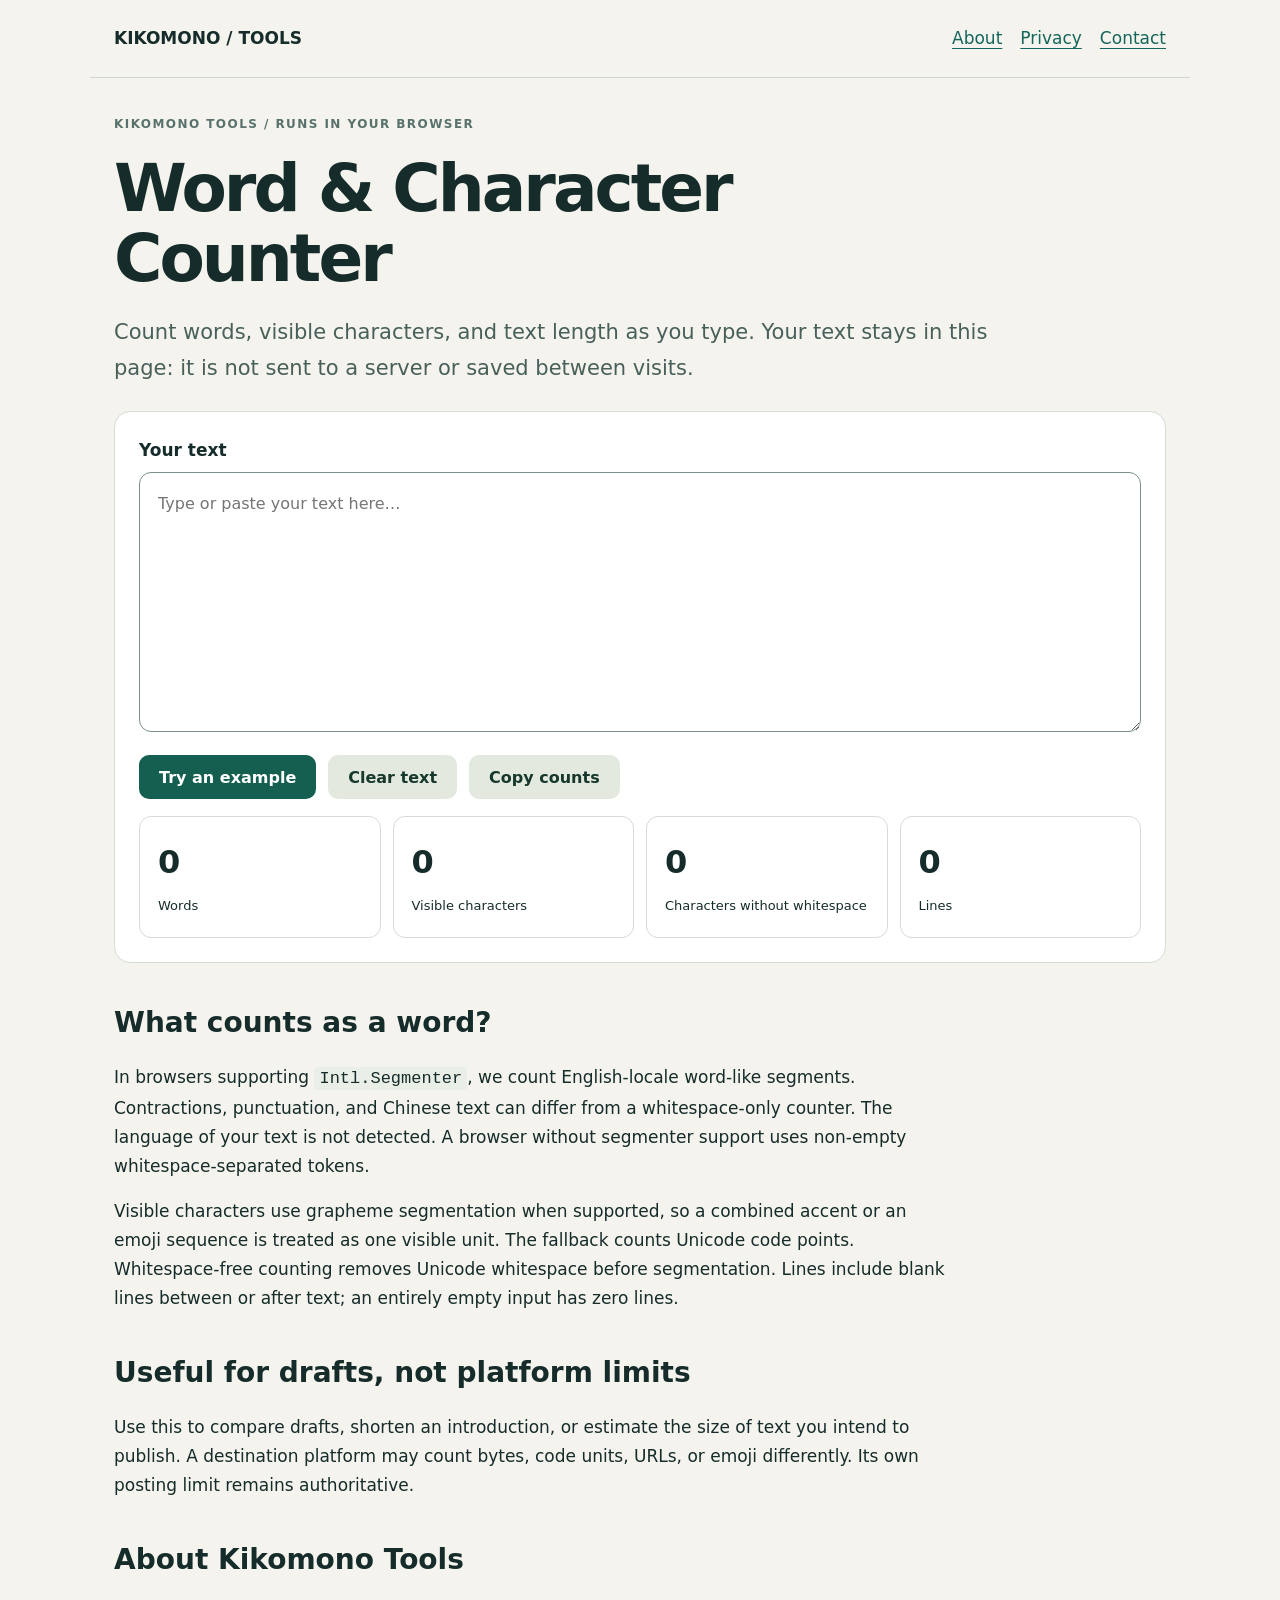
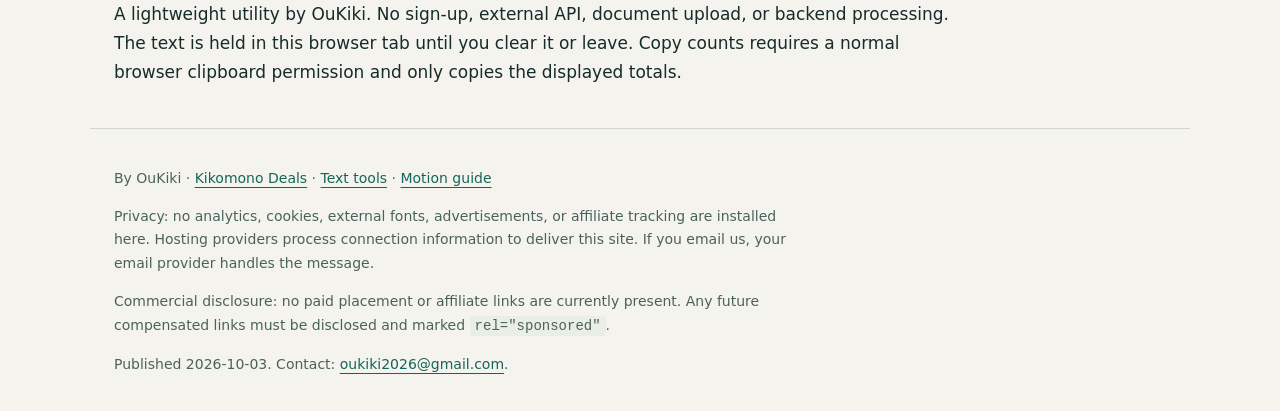
==== site/index.html @ 460dc140 "Publish isolated static Kikomono subdomain site" ====
<!doctype html><html lang="en"><head><meta charset="utf-8"><meta name="viewport" content="width=device-width,initial-scale=1"><title>Word &amp; Character Counter | Kikomono Tools</title><meta name="description" content="A free browser-only word and character counter with Unicode-aware counting and no text uploads."><meta name="robots" content="index,follow"><link rel="canonical" href="https://tool.kikomono.com/"><meta property="og:title" content="Word &amp; Character Counter | Kikomono Tools"><meta property="og:description" content="A free browser-only word and character counter with Unicode-aware counting and no text uploads."><meta property="og:url" content="https://tool.kikomono.com/"><meta property="og:type" content="website"><meta name="theme-color" content="#155f51"><style>*{box-sizing:border-box}html{scroll-behavior:smooth}body{margin:0;background:#f5f3ed;color:#152c2a;font:17px/1.7 system-ui,sans-serif}a{color:#14665c;text-underline-offset:4px}a:hover{color:#a34c16}header,main,footer{max-width:1100px;margin:auto;padding:24px}header{display:flex;align-items:center;justify-content:space-between;gap:16px;border-bottom:1px solid #cfd6cf}nav{display:flex;gap:18px;flex-wrap:wrap}.brand{font-weight:800;text-decoration:none;color:#152c2a}.eyebrow{font-size:12px;letter-spacing:.12em;text-transform:uppercase;font-weight:750;color:#58716c}h1{font-size:clamp(36px,6vw,66px);line-height:1.06;letter-spacing:-.045em;max-width:850px;margin:20px 0}h2{font-size:28px;line-height:1.25;margin-top:42px}h3{line-height:1.3}p,li{max-width:78ch}.lede{font-size:21px;color:#48605a;max-width:68ch}.card,.note{background:white;border:1px solid #d4dcd4;border-radius:16px;padding:24px;margin:24px 0}.note{background:#e9f1e8;border-left:5px solid #1d6b54}.grid{display:grid;grid-template-columns:repeat(4,1fr);gap:12px}.stat{background:#fff;border:1px solid #d4dcd4;border-radius:12px;padding:18px}.stat strong{display:block;font-size:32px}.stat span{font-size:13px}label{display:block;font-weight:700;margin-bottom:8px}textarea{width:100%;min-height:260px;resize:vertical;border:1px solid #789087;border-radius:12px;padding:18px;font:16px/1.6 system-ui;background:#fff;color:#152c2a}textarea:focus,button:focus-visible,a:focus-visible{outline:3px solid #f0b54b;outline-offset:3px}button{background:#155f51;color:white;border:0;border-radius:10px;padding:12px 20px;font:600 16px system-ui;cursor:pointer;min-height:44px}.secondary{background:#e3e9df;color:#17382c}.actions{display:flex;gap:12px;flex-wrap:wrap;margin:14px 0}table{width:100%;border-collapse:collapse;font-size:15px}th,td{border-bottom:1px solid #d4dcd4;padding:12px;text-align:left;vertical-align:top}.tablewrap{overflow-x:auto}code{background:#e9eee7;padding:2px 5px;border-radius:4px}footer{border-top:1px solid #cfd6cf;font-size:14px;color:#4a625b}.skip{position:absolute;top:-60px;background:white;padding:10px}.skip:focus{top:0}.muted{font-size:14px;color:#526861}.toc{display:flex;gap:12px;flex-wrap:wrap}.toc a{border:1px solid #c3cec4;border-radius:50px;padding:5px 14px;text-decoration:none}@media(max-width:650px){header{align-items:flex-start;flex-direction:column}main,header,footer{padding:20px}.grid{grid-template-columns:repeat(2,1fr)}.card,.note{padding:18px}h1{font-size:42px}th,td{padding:8px}nav{gap:14px}}</style><script type="application/ld+json">{"@context": "https://schema.org", "@type": "WebApplication", "name": "Word & Character Counter | Kikomono Tools", "url": "https://tool.kikomono.com/", "description": "A free browser-only word and character counter with Unicode-aware counting and no text uploads.", "applicationCategory": "UtilitiesApplication", "operatingSystem": "Any modern browser", "isAccessibleForFree": true}</script></head><body><a class="skip" href="#main">Skip to content</a><header><a class="brand" href="/">KIKOMONO / TOOLS</a><nav aria-label="Main"><a href="#about">About</a><a href="#privacy">Privacy</a><a href="mailto:oukiki2026@gmail.com">Contact</a></nav></header><main id="main"><p class="eyebrow">Kikomono tools / runs in your browser</p><h1>Word &amp; Character Counter</h1><p class="lede">Count words, visible characters, and text length as you type. Your text stays in this page: it is not sent to a server or saved between visits.</p><section class="card" aria-label="Text counter"><label for="input">Your text</label><textarea id="input" placeholder="Type or paste your text here…" spellcheck="false" autocomplete="off" aria-describedby="method"></textarea><div class="actions"><button id="example" type="button">Try an example</button><button id="clear" class="secondary" type="button">Clear text</button><button id="copy" class="secondary" type="button">Copy counts</button></div><p id="status" role="status"></p><div class="grid" aria-live="polite" aria-atomic="true"><div class="stat"><strong id="words">0</strong><span>Words</span></div><div class="stat"><strong id="chars">0</strong><span>Visible characters</span></div><div class="stat"><strong id="nospace">0</strong><span>Characters without whitespace</span></div><div class="stat"><strong id="lines">0</strong><span>Lines</span></div></div></section><section id="method"><h2>What counts as a word?</h2><p>In browsers supporting <code>Intl.Segmenter</code>, we count English-locale word-like segments. Contractions, punctuation, and Chinese text can differ from a whitespace-only counter. The language of your text is not detected. A browser without segmenter support uses non-empty whitespace-separated tokens.</p><p>Visible characters use grapheme segmentation when supported, so a combined accent or an emoji sequence is treated as one visible unit. The fallback counts Unicode code points. Whitespace-free counting removes Unicode whitespace before segmentation. Lines include blank lines between or after text; an entirely empty input has zero lines.</p><p id="engine" class="muted"></p><h2>Useful for drafts, not platform limits</h2><p>Use this to compare drafts, shorten an introduction, or estimate the size of text you intend to publish. A destination platform may count bytes, code units, URLs, or emoji differently. Its own posting limit remains authoritative.</p></section><section id="about"><h2>About Kikomono Tools</h2><p>A lightweight utility by OuKiki. No sign-up, external API, document upload, or backend processing. The text is held in this browser tab until you clear it or leave. Copy counts requires a normal browser clipboard permission and only copies the displayed totals.</p></section><script src="/counter.js" defer></script></main><footer><p>By OuKiki · <a href="https://kikomono.com/">Kikomono Deals</a> · <a href="https://tool.kikomono.com/">Text tools</a> · <a href="https://kling.kikomono.com/">Motion guide</a></p><p id="privacy">Privacy: no analytics, cookies, external fonts, advertisements, or affiliate tracking are installed here. Hosting providers process connection information to deliver this site. If you email us, your email provider handles the message.</p><p>Commercial disclosure: no paid placement or affiliate links are currently present. Any future compensated links must be disclosed and marked <code>rel="sponsored"</code>.</p><p>Published 2026-10-03. Contact: <a href="mailto:oukiki2026@gmail.com">oukiki2026@gmail.com</a>.</p></footer></body></html>
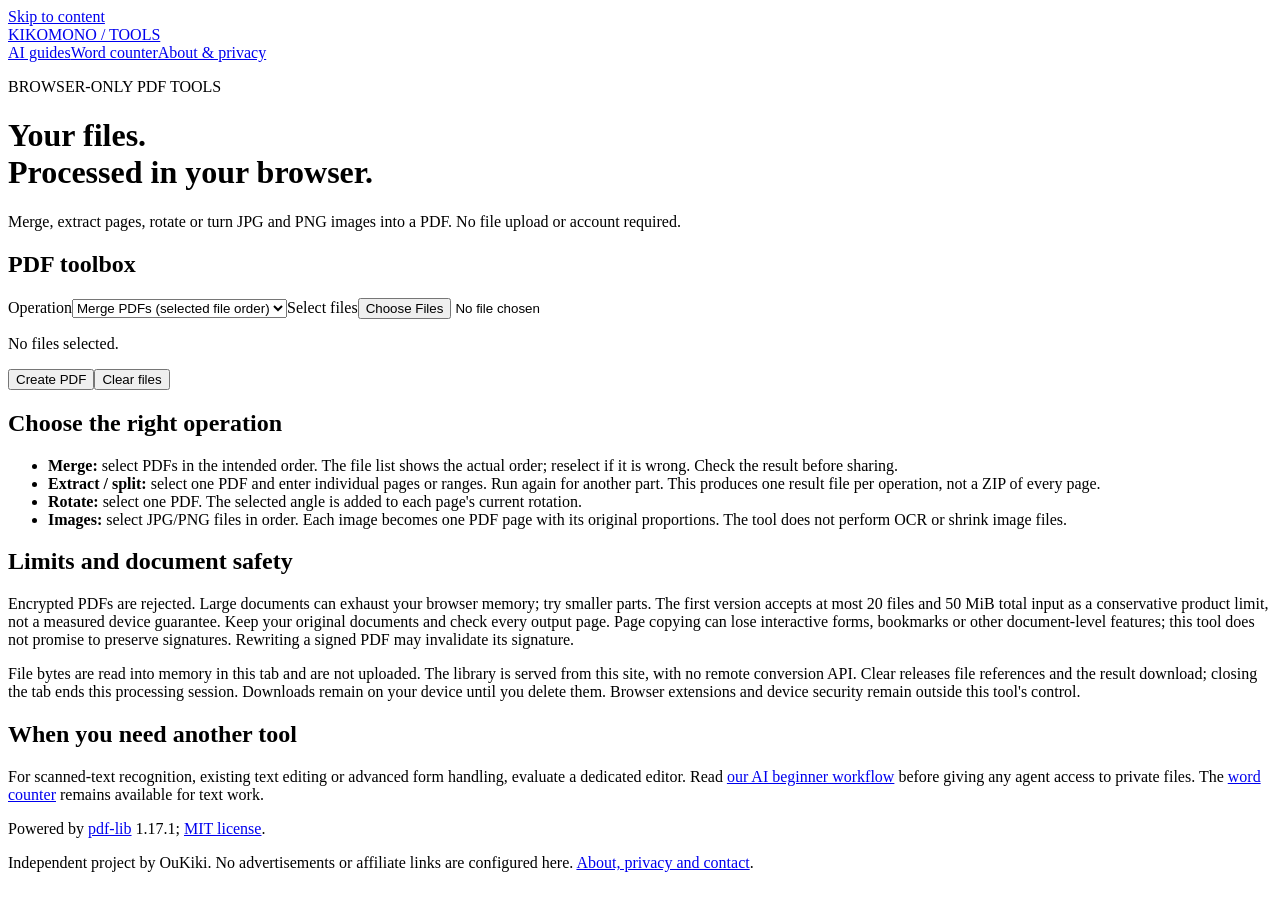
==== commit cd45e7b4: "Add local PDF toolbox, usage guidance and privacy page" ====
--- a/site/index.html
+++ b/site/index.html
@@ -1 +1,4 @@
-<!doctype html><html lang="en"><head><meta charset="utf-8"><meta name="viewport" content="width=device-width,initial-scale=1"><title>Word &amp; Character Counter | Kikomono Tools</title><meta name="description" content="A free browser-only word and character counter with Unicode-aware counting and no text uploads."><meta name="robots" content="index,follow"><link rel="canonical" href="https://tool.kikomono.com/"><meta property="og:title" content="Word &amp; Character Counter | Kikomono Tools"><meta property="og:description" content="A free browser-only word and character counter with Unicode-aware counting and no text uploads."><meta property="og:url" content="https://tool.kikomono.com/"><meta property="og:type" content="website"><meta name="theme-color" content="#155f51"><style>*{box-sizing:border-box}html{scroll-behavior:smooth}body{margin:0;background:#f5f3ed;color:#152c2a;font:17px/1.7 system-ui,sans-serif}a{color:#14665c;text-underline-offset:4px}a:hover{color:#a34c16}header,main,footer{max-width:1100px;margin:auto;padding:24px}header{display:flex;align-items:center;justify-content:space-between;gap:16px;border-bottom:1px solid #cfd6cf}nav{display:flex;gap:18px;flex-wrap:wrap}.brand{font-weight:800;text-decoration:none;color:#152c2a}.eyebrow{font-size:12px;letter-spacing:.12em;text-transform:uppercase;font-weight:750;color:#58716c}h1{font-size:clamp(36px,6vw,66px);line-height:1.06;letter-spacing:-.045em;max-width:850px;margin:20px 0}h2{font-size:28px;line-height:1.25;margin-top:42px}h3{line-height:1.3}p,li{max-width:78ch}.lede{font-size:21px;color:#48605a;max-width:68ch}.card,.note{background:white;border:1px solid #d4dcd4;border-radius:16px;padding:24px;margin:24px 0}.note{background:#e9f1e8;border-left:5px solid #1d6b54}.grid{display:grid;grid-template-columns:repeat(4,1fr);gap:12px}.stat{background:#fff;border:1px solid #d4dcd4;border-radius:12px;padding:18px}.stat strong{display:block;font-size:32px}.stat span{font-size:13px}label{display:block;font-weight:700;margin-bottom:8px}textarea{width:100%;min-height:260px;resize:vertical;border:1px solid #789087;border-radius:12px;padding:18px;font:16px/1.6 system-ui;background:#fff;color:#152c2a}textarea:focus,button:focus-visible,a:focus-visible{outline:3px solid #f0b54b;outline-offset:3px}button{background:#155f51;color:white;border:0;border-radius:10px;padding:12px 20px;font:600 16px system-ui;cursor:pointer;min-height:44px}.secondary{background:#e3e9df;color:#17382c}.actions{display:flex;gap:12px;flex-wrap:wrap;margin:14px 0}table{width:100%;border-collapse:collapse;font-size:15px}th,td{border-bottom:1px solid #d4dcd4;padding:12px;text-align:left;vertical-align:top}.tablewrap{overflow-x:auto}code{background:#e9eee7;padding:2px 5px;border-radius:4px}footer{border-top:1px solid #cfd6cf;font-size:14px;color:#4a625b}.skip{position:absolute;top:-60px;background:white;padding:10px}.skip:focus{top:0}.muted{font-size:14px;color:#526861}.toc{display:flex;gap:12px;flex-wrap:wrap}.toc a{border:1px solid #c3cec4;border-radius:50px;padding:5px 14px;text-decoration:none}@media(max-width:650px){header{align-items:flex-start;flex-direction:column}main,header,footer{padding:20px}.grid{grid-template-columns:repeat(2,1fr)}.card,.note{padding:18px}h1{font-size:42px}th,td{padding:8px}nav{gap:14px}}</style><script type="application/ld+json">{"@context": "https://schema.org", "@type": "WebApplication", "name": "Word & Character Counter | Kikomono Tools", "url": "https://tool.kikomono.com/", "description": "A free browser-only word and character counter with Unicode-aware counting and no text uploads.", "applicationCategory": "UtilitiesApplication", "operatingSystem": "Any modern browser", "isAccessibleForFree": true}</script></head><body><a class="skip" href="#main">Skip to content</a><header><a class="brand" href="/">KIKOMONO / TOOLS</a><nav aria-label="Main"><a href="#about">About</a><a href="#privacy">Privacy</a><a href="mailto:oukiki2026@gmail.com">Contact</a></nav></header><main id="main"><p class="eyebrow">Kikomono tools / runs in your browser</p><h1>Word &amp; Character Counter</h1><p class="lede">Count words, visible characters, and text length as you type. Your text stays in this page: it is not sent to a server or saved between visits.</p><section class="card" aria-label="Text counter"><label for="input">Your text</label><textarea id="input" placeholder="Type or paste your text here…" spellcheck="false" autocomplete="off" aria-describedby="method"></textarea><div class="actions"><button id="example" type="button">Try an example</button><button id="clear" class="secondary" type="button">Clear text</button><button id="copy" class="secondary" type="button">Copy counts</button></div><p id="status" role="status"></p><div class="grid" aria-live="polite" aria-atomic="true"><div class="stat"><strong id="words">0</strong><span>Words</span></div><div class="stat"><strong id="chars">0</strong><span>Visible characters</span></div><div class="stat"><strong id="nospace">0</strong><span>Characters without whitespace</span></div><div class="stat"><strong id="lines">0</strong><span>Lines</span></div></div></section><section id="method"><h2>What counts as a word?</h2><p>In browsers supporting <code>Intl.Segmenter</code>, we count English-locale word-like segments. Contractions, punctuation, and Chinese text can differ from a whitespace-only counter. The language of your text is not detected. A browser without segmenter support uses non-empty whitespace-separated tokens.</p><p>Visible characters use grapheme segmentation when supported, so a combined accent or an emoji sequence is treated as one visible unit. The fallback counts Unicode code points. Whitespace-free counting removes Unicode whitespace before segmentation. Lines include blank lines between or after text; an entirely empty input has zero lines.</p><p id="engine" class="muted"></p><h2>Useful for drafts, not platform limits</h2><p>Use this to compare drafts, shorten an introduction, or estimate the size of text you intend to publish. A destination platform may count bytes, code units, URLs, or emoji differently. Its own posting limit remains authoritative.</p></section><section id="about"><h2>About Kikomono Tools</h2><p>A lightweight utility by OuKiki. No sign-up, external API, document upload, or backend processing. The text is held in this browser tab until you clear it or leave. Copy counts requires a normal browser clipboard permission and only copies the displayed totals.</p></section><script src="/counter.js" defer></script></main><footer><p>By OuKiki · <a href="https://kikomono.com/">Kikomono Deals</a> · <a href="https://tool.kikomono.com/">Text tools</a> · <a href="https://kling.kikomono.com/">Motion guide</a></p><p id="privacy">Privacy: no analytics, cookies, external fonts, advertisements, or affiliate tracking are installed here. Hosting providers process connection information to deliver this site. If you email us, your email provider handles the message.</p><p>Commercial disclosure: no paid placement or affiliate links are currently present. Any future compensated links must be disclosed and marked <code>rel="sponsored"</code>.</p><p>Published 2026-10-03. Contact: <a href="mailto:oukiki2026@gmail.com">oukiki2026@gmail.com</a>.</p></footer></body></html>+<!doctype html><html lang="en"><head><meta charset="utf-8"><meta name="viewport" content="width=device-width,initial-scale=1"><title>Local PDF Toolbox | Kikomono Tools</title><meta name="description" content="Local PDF Toolbox | Kikomono Tools. Independent Kikomono project with clear instructions and no account required."><link rel="canonical" href="https://tool.kikomono.com/"><link rel="stylesheet" href="/style.css"></head><body><a class="skip" href="#main">Skip to content</a><header><a class="brand" href="/">KIKOMONO / TOOLS</a><nav><a href="https://kikomono.com/">AI guides</a><a href="/word-counter/">Word counter</a><a href="/about/">About & privacy</a></nav></header><main id="main"><p class="eyebrow">BROWSER-ONLY PDF TOOLS</p><h1>Your files.<br>Processed in your browser.</h1><p class="lede">Merge, extract pages, rotate or turn JPG and PNG images into a PDF. No file upload or account required.</p>
+<section class="card"><h2>PDF toolbox</h2><label for="mode">Operation</label><select id="mode"><option value="merge">Merge PDFs (selected file order)</option><option value="extract">Extract pages into one PDF</option><option value="rotate">Rotate every page</option><option value="images">JPG / PNG → PDF</option></select><label for="files">Select files</label><input type="file" id="files" multiple accept=".pdf,application/pdf"><p id="selection" class="muted">No files selected.</p><div id="range-wrap" hidden><label for="range">Pages to extract, in output order</label><input id="range" placeholder="1,3-5" value="1"><p>Page numbers start at 1. Example: 3,1-2 creates a PDF in that order.</p></div><div id="angle-wrap" hidden><label for="angle">Clockwise rotation added to existing rotation</label><select id="angle"><option value="90">90°</option><option value="180">180°</option><option value="270">270°</option></select></div><div class="actions"><button id="process">Create PDF</button><button class="secondary" id="clear">Clear files</button></div><p id="status" role="status" aria-live="polite"></p><a id="download" class="button" hidden>Download result PDF</a></section>
+<section><h2>Choose the right operation</h2><ul><li><strong>Merge:</strong> select PDFs in the intended order. The file list shows the actual order; reselect if it is wrong. Check the result before sharing.</li><li><strong>Extract / split:</strong> select one PDF and enter individual pages or ranges. Run again for another part. This produces one result file per operation, not a ZIP of every page.</li><li><strong>Rotate:</strong> select one PDF. The selected angle is added to each page's current rotation.</li><li><strong>Images:</strong> select JPG/PNG files in order. Each image becomes one PDF page with its original proportions. The tool does not perform OCR or shrink image files.</li></ul></section>
+<section><h2>Limits and document safety</h2><p>Encrypted PDFs are rejected. Large documents can exhaust your browser memory; try smaller parts. The first version accepts at most 20 files and 50 MiB total input as a conservative product limit, not a measured device guarantee. Keep your original documents and check every output page. Page copying can lose interactive forms, bookmarks or other document-level features; this tool does not promise to preserve signatures. Rewriting a signed PDF may invalidate its signature.</p><p>File bytes are read into memory in this tab and are not uploaded. The library is served from this site, with no remote conversion API. Clear releases file references and the result download; closing the tab ends this processing session. Downloads remain on your device until you delete them. Browser extensions and device security remain outside this tool's control.</p><h2>When you need another tool</h2><p>For scanned-text recognition, existing text editing or advanced form handling, evaluate a dedicated editor. Read <a href="https://kikomono.com/start/">our AI beginner workflow</a> before giving any agent access to private files. The <a href="/word-counter/">word counter</a> remains available for text work.</p><p>Powered by <a href="https://pdf-lib.js.org/">pdf-lib</a> 1.17.1; <a href="/vendor/LICENSE.md">MIT license</a>.</p></section></main><footer><p>Independent project by OuKiki. No advertisements or affiliate links are configured here. <a href="/about/">About, privacy and contact</a>.</p></footer><script src="/vendor/pdf-lib-1.17.1.min.js" defer></script><script src="/pdf-tools.js" defer></script></body></html>
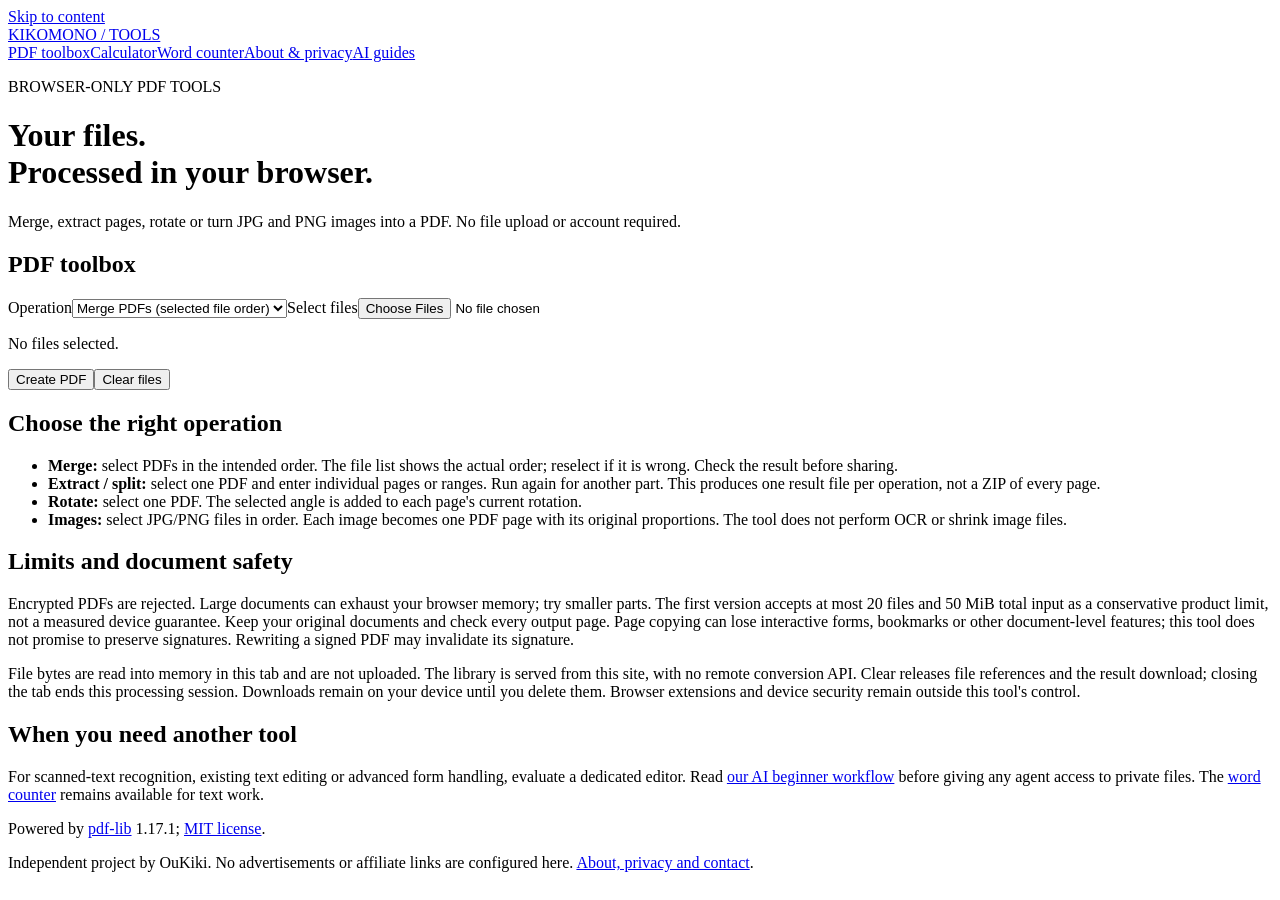
==== commit a26ede0a: "Add arithmetic and percentage calculator and three-tool navigation" ====
--- a/site/index.html
+++ b/site/index.html
@@ -1,4 +1,4 @@
-<!doctype html><html lang="en"><head><meta charset="utf-8"><meta name="viewport" content="width=device-width,initial-scale=1"><title>Local PDF Toolbox | Kikomono Tools</title><meta name="description" content="Local PDF Toolbox | Kikomono Tools. Independent Kikomono project with clear instructions and no account required."><link rel="canonical" href="https://tool.kikomono.com/"><link rel="stylesheet" href="/style.css"></head><body><a class="skip" href="#main">Skip to content</a><header><a class="brand" href="/">KIKOMONO / TOOLS</a><nav><a href="https://kikomono.com/">AI guides</a><a href="/word-counter/">Word counter</a><a href="/about/">About & privacy</a></nav></header><main id="main"><p class="eyebrow">BROWSER-ONLY PDF TOOLS</p><h1>Your files.<br>Processed in your browser.</h1><p class="lede">Merge, extract pages, rotate or turn JPG and PNG images into a PDF. No file upload or account required.</p>
-<section class="card"><h2>PDF toolbox</h2><label for="mode">Operation</label><select id="mode"><option value="merge">Merge PDFs (selected file order)</option><option value="extract">Extract pages into one PDF</option><option value="rotate">Rotate every page</option><option value="images">JPG / PNG → PDF</option></select><label for="files">Select files</label><input type="file" id="files" multiple accept=".pdf,application/pdf"><p id="selection" class="muted">No files selected.</p><div id="range-wrap" hidden><label for="range">Pages to extract, in output order</label><input id="range" placeholder="1,3-5" value="1"><p>Page numbers start at 1. Example: 3,1-2 creates a PDF in that order.</p></div><div id="angle-wrap" hidden><label for="angle">Clockwise rotation added to existing rotation</label><select id="angle"><option value="90">90°</option><option value="180">180°</option><option value="270">270°</option></select></div><div class="actions"><button id="process">Create PDF</button><button class="secondary" id="clear">Clear files</button></div><p id="status" role="status" aria-live="polite"></p><a id="download" class="button" hidden>Download result PDF</a></section>
-<section><h2>Choose the right operation</h2><ul><li><strong>Merge:</strong> select PDFs in the intended order. The file list shows the actual order; reselect if it is wrong. Check the result before sharing.</li><li><strong>Extract / split:</strong> select one PDF and enter individual pages or ranges. Run again for another part. This produces one result file per operation, not a ZIP of every page.</li><li><strong>Rotate:</strong> select one PDF. The selected angle is added to each page's current rotation.</li><li><strong>Images:</strong> select JPG/PNG files in order. Each image becomes one PDF page with its original proportions. The tool does not perform OCR or shrink image files.</li></ul></section>
+<!doctype html><html lang="en"><head><meta charset="utf-8"><meta name="viewport" content="width=device-width,initial-scale=1"><title>Local PDF Toolbox | Kikomono Tools</title><meta name="description" content="Local PDF Toolbox | Kikomono Tools. Independent Kikomono project with clear instructions and no account required."><link rel="canonical" href="https://tool.kikomono.com/"><link rel="stylesheet" href="/style.css"></head><body><a class="skip" href="#main">Skip to content</a><header><a class="brand" href="/">KIKOMONO / TOOLS</a><nav><a href="/">PDF toolbox</a><a href="/calculator/">Calculator</a><a href="/word-counter/">Word counter</a><a href="/about/">About & privacy</a><a href="https://kikomono.com/">AI guides</a></nav></header><main id="main"><p class="eyebrow">BROWSER-ONLY PDF TOOLS</p><h1>Your files.<br>Processed in your browser.</h1><p class="lede">Merge, extract pages, rotate or turn JPG and PNG images into a PDF. No file upload or account required.</p>
+<section class="card"><h2>PDF toolbox</h2><label for="mode">Operation</label><select id="mode"><option value="merge">Merge PDFs (selected file order)</option><option value="extract">Extract pages into one PDF</option><option value="rotate">Rotate every page</option><option value="images">JPG / PNG → PDF</option></select><label for="files">Select files</label><input type="file" id="files" multiple accept=".pdf,application/pdf"><p id="selection" class="muted">No files selected.</p><div id="range-wrap" hidden><label for="range">Pages to extract, in output order</label><input id="range" placeholder="1,3-5" value="1"><p>Page numbers start at 1. Example: 3,1-2 creates a PDF in that order.</p></div><div id="angle-wrap" hidden><label for="angle">Clockwise rotation added to existing rotation</label><select id="angle"><option value="90">90°</option><option value="180">180°</option><option value="270">270°</option></select></div><div class="actions"><button id="process">Create PDF</button><button class="secondary" id="clear">Clear files</button></div><p id="status" role="status" aria-live="polite"></p><a id="download" class="button" hidden>Download result PDF</a></section>
+<section><h2>Choose the right operation</h2><ul><li><strong>Merge:</strong> select PDFs in the intended order. The file list shows the actual order; reselect if it is wrong. Check the result before sharing.</li><li><strong>Extract / split:</strong> select one PDF and enter individual pages or ranges. Run again for another part. This produces one result file per operation, not a ZIP of every page.</li><li><strong>Rotate:</strong> select one PDF. The selected angle is added to each page's current rotation.</li><li><strong>Images:</strong> select JPG/PNG files in order. Each image becomes one PDF page with its original proportions. The tool does not perform OCR or shrink image files.</li></ul></section>
 <section><h2>Limits and document safety</h2><p>Encrypted PDFs are rejected. Large documents can exhaust your browser memory; try smaller parts. The first version accepts at most 20 files and 50 MiB total input as a conservative product limit, not a measured device guarantee. Keep your original documents and check every output page. Page copying can lose interactive forms, bookmarks or other document-level features; this tool does not promise to preserve signatures. Rewriting a signed PDF may invalidate its signature.</p><p>File bytes are read into memory in this tab and are not uploaded. The library is served from this site, with no remote conversion API. Clear releases file references and the result download; closing the tab ends this processing session. Downloads remain on your device until you delete them. Browser extensions and device security remain outside this tool's control.</p><h2>When you need another tool</h2><p>For scanned-text recognition, existing text editing or advanced form handling, evaluate a dedicated editor. Read <a href="https://kikomono.com/start/">our AI beginner workflow</a> before giving any agent access to private files. The <a href="/word-counter/">word counter</a> remains available for text work.</p><p>Powered by <a href="https://pdf-lib.js.org/">pdf-lib</a> 1.17.1; <a href="/vendor/LICENSE.md">MIT license</a>.</p></section></main><footer><p>Independent project by OuKiki. No advertisements or affiliate links are configured here. <a href="/about/">About, privacy and contact</a>.</p></footer><script src="/vendor/pdf-lib-1.17.1.min.js" defer></script><script src="/pdf-tools.js" defer></script></body></html>
